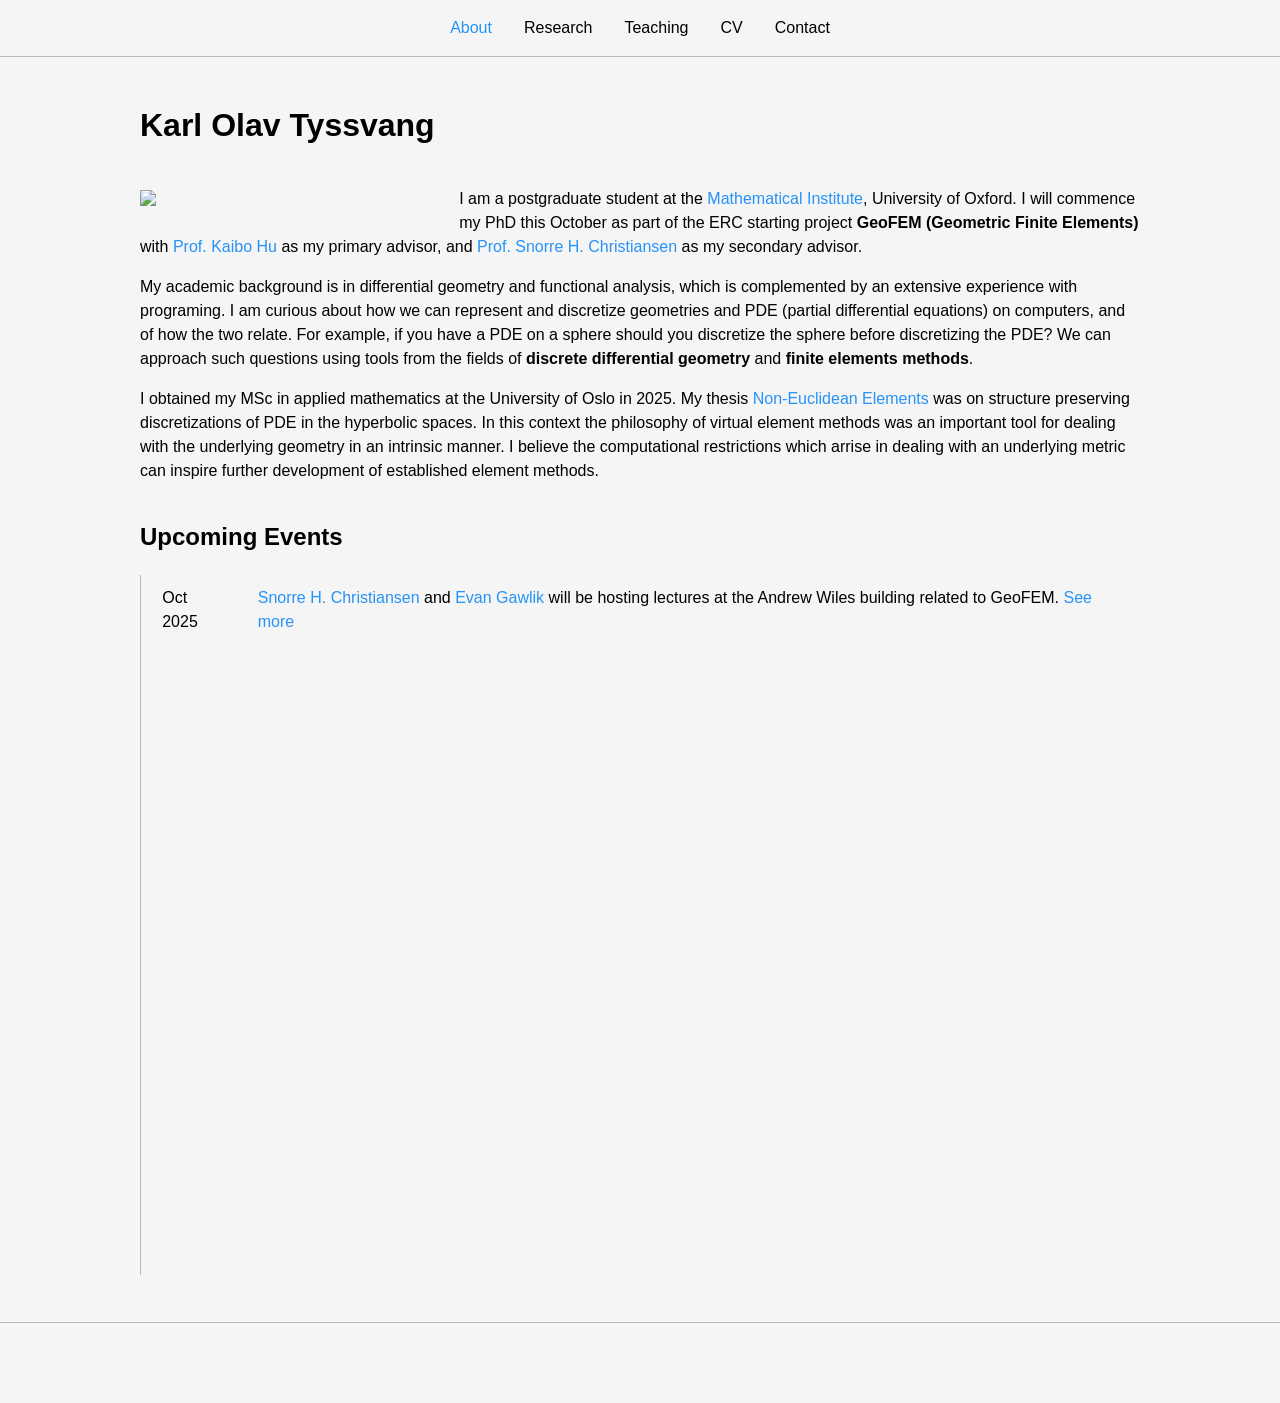
==== index.html @ e2467f40 "." ====
<!DOCTYPE html>
<html lang="en">
<head>
    <meta charset="UTF-8">
    <meta http-equiv="X-UA-Compatible" content="IE=edge">
    <meta name="viewport" content="width=device-width, initial-scale=1.0">
    <base target="_blank" rel="noopener noreferrer">
    <link rel="stylesheet" href="style/common.css">
    <title>Karl Olav Tyssvang</title>
</head>
<body>

    <header>
        <a href="./index.html" target="_self" style="color: var(--text-link)">About</a>
        <a href="./research.html" target="_self">Research</a>
        <a href="./teaching.html" target="_self">Teaching</a>
        <a href="./cv.pdf" target="_self">CV</a>
        <a href="./contact.html" target="_self">Contact</a>
    </header>

    <div class="content">
        <h1>Karl Olav Tyssvang</h1>
    <div class="about">
    <img class="img-left" style="width: 30%;" src="images/portrait.jpg">
<p>
    I am a postgraduate student at the <a href="https://www.maths.ox.ac.uk/">Mathematical Institute</a>, University of Oxford. 
    I will commence my PhD this October as part of the ERC starting project <b>GeoFEM (Geometric Finite Elements)</b> 
    with <a href="https://kaibohu.github.io">Prof. Kaibo Hu</a> as my primary advisor, and 
    <a href="https://www.mn.uio.no/math/personer/vit/snorrec/">Prof. Snorre H. Christiansen</a> as my secondary advisor.
</p>
<p>
    My academic background is in differential geometry and functional analysis, which is
    complemented by an extensive experience with programing. I am curious about how
    we can represent and discretize geometries and PDE (partial differential equations) on
    computers, and of how the two relate. For example, if you have a PDE on a sphere should
    you discretize the sphere before discretizing the PDE? We can approach such questions
    using tools from the fields of <b>discrete differential geometry</b> and <b>finite elements methods</b>.
</p>
<p>
    I obtained my MSc in applied mathematics at the University of Oslo in 2025. My thesis <a href="https://www-duo-uio-no.ezproxy.uio.no/handle/10852/120887">Non-Euclidean Elements</a> was on structure preserving
    discretizations of PDE in the hyperbolic spaces. In this context the philosophy of virtual element methods was an
    important tool for dealing with the underlying geometry in an intrinsic manner. I believe  the computational restrictions 
    which arrise in dealing with an underlying metric can inspire further development of established element methods.
</p>
    </div>

    <h2>Upcoming Events</h2>
    <div style="overflow-y: scroll;">
    <table class="events">
        <td style="min-width: 20%;">Oct 2025</td>
        <td><a href="https://www.mn.uio.no/math/personer/vit/snorrec/">Snorre H. Christiansen</a> and <a href="https://webpages.scu.edu/ftp/egawlik/">Evan Gawlik</a>
        will be hosting lectures at the Andrew Wiles building related to GeoFEM. <a href="https://kaibohu.github.io/geofem/">See more</a></td>
    </table>

    </div>
    </div>

    <footer>
        <p style="margin: 0;"></p>
    </footer>

</body>
</html>
---- style/common.css ----
:root{
    --text-white: white;
    --text-black: black;

    --text-link: rgb(39, 146, 247);

    --background-color: rgba(245, 245, 245, 0.97);
    --foreground-color: whitesmoke;

    --divider-color: rgb(185, 185, 185);
}

body{
    position: absolute;
    margin: 0;
    overflow-x: hidden;
    width: 100vw;
    min-height: 100vh;
    color: var(--text-black);
    background-color: var(--foreground-color);

    font-family:'Trebuchet MS', 'Lucida Sans Unicode', 'Lucida Grande', 'Lucida Sans', Arial, sans-serif;
    font-size: 1rem;
    line-height: 1.5;
}

a {
    color: var(--text-link);
    text-decoration: none;
}

a:hover {
    text-decoration: underline;
}

header {
    position: fixed;
    width: 100%;
    display: flex;
    justify-content: center;
    border-bottom: 1px solid var(--divider-color);
    background-color: var(--background-color);
    z-index: 10;
}

footer {
    position: inherit;
    bottom: 0;
    height: 5em;
    line-height: 5em;
    width: 100%;
    text-align: center;
    border-top: 1px solid var(--divider-color);
}

header > a {
    padding: 1rem;
    color: var(--text-black);
}

header > a:hover {
    text-decoration: none;
    color: var(--text-link);
}

.content {
    padding-top: 5rem;
    padding-bottom: 8rem;
    max-width: 1000px;
    margin: auto;
}

.about {
    display: inline-block;
}

.img-left {
    float: left;
    min-width: 200px;
    max-width: 100vw;
    padding: 1.2em;
    padding-left: 0;
}

.img-right {
    float: right;
    min-width: 200px;
    max-width: 100vw;
    padding: 1.2em;
    padding-right: 0;
}

.events {
    height: 700px;
    width: 100%;
    border-left: 1px solid var(--divider-color);
    display: block;
}

td {
    vertical-align: top;
    text-align: left;
    padding: .6rem;
    padding-left: 1.2rem;
}
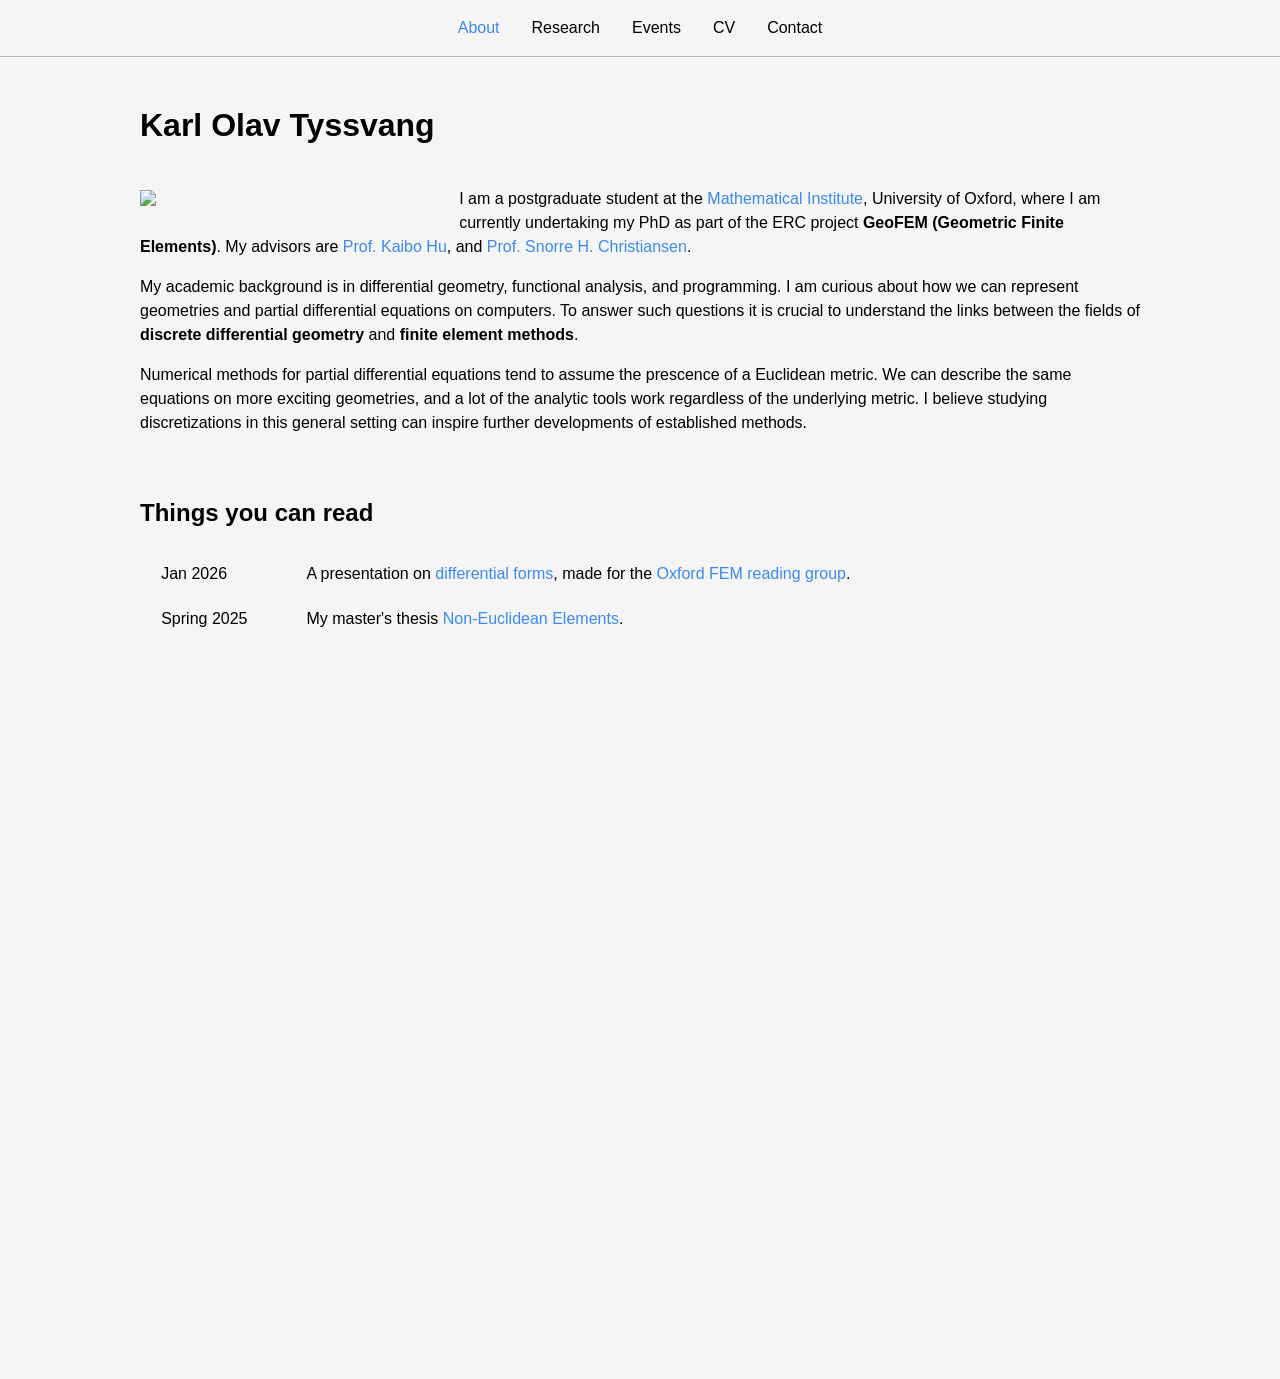
==== commit 204698b4: "Merge branch 'master' of https://github.com/MolavyMakemake/karltyssvang.github.io" ====
--- a/index.html
+++ b/index.html
@@ -13,7 +13,7 @@
     <header>
         <a href="./index.html" target="_self" style="color: var(--text-link)">About</a>
         <a href="./research.html" target="_self">Research</a>
-        <a href="./teaching.html" target="_self">Teaching</a>
+        <a href="./events.html" target="_self">Events</a>
         <a href="./cv.pdf" target="_self">CV</a>
         <a href="./contact.html" target="_self">Contact</a>
     </header>
@@ -23,41 +23,44 @@
     <div class="about">
     <img class="img-left" style="width: 30%;" src="images/portrait.jpg">
 <p>
-    I am a postgraduate student at the <a href="https://www.maths.ox.ac.uk/">Mathematical Institute</a>, University of Oxford. 
-    I will commence my PhD this October as part of the ERC starting project <b>GeoFEM (Geometric Finite Elements)</b> 
-    with <a href="https://kaibohu.github.io">Prof. Kaibo Hu</a> as my primary advisor, and 
-    <a href="https://www.mn.uio.no/math/personer/vit/snorrec/">Prof. Snorre H. Christiansen</a> as my secondary advisor.
+    I am a postgraduate student at the <a href="https://www.maths.ox.ac.uk/">Mathematical Institute</a>, University of Oxford, where 
+    I am currently undertaking my PhD as part of the ERC project <b>GeoFEM (Geometric Finite Elements)</b>. 
+    My advisors are <a href="https://kaibohu.github.io">Prof. Kaibo Hu</a>, and 
+    <a href="https://www.mn.uio.no/math/personer/vit/snorrec/">Prof. Snorre H. Christiansen</a>.
 </p>
 <p>
-    My academic background is in differential geometry and functional analysis, which is
-    complemented by an extensive experience with programing. I am curious about how
-    we can represent and discretize geometries and PDE (partial differential equations) on
-    computers, and of how the two relate. For example, if you have a PDE on a sphere should
-    you discretize the sphere before discretizing the PDE? We can approach such questions
-    using tools from the fields of <b>discrete differential geometry</b> and <b>finite elements methods</b>.
+    My academic background is in differential geometry, functional analysis, and programming. I am curious about how
+    we can represent geometries and partial differential equations on computers. 
+    To answer such questions it is crucial to understand the links between
+    the fields of <b>discrete differential geometry</b> and <b>finite element methods</b>.
 </p>
 <p>
-    I obtained my MSc in applied mathematics at the University of Oslo in 2025. My thesis <a href="https://www-duo-uio-no.ezproxy.uio.no/handle/10852/120887">Non-Euclidean Elements</a> was on structure preserving
-    discretizations of PDE in the hyperbolic spaces. In this context the philosophy of virtual element methods was an
-    important tool for dealing with the underlying geometry in an intrinsic manner. I believe  the computational restrictions 
-    which arrise in dealing with an underlying metric can inspire further development of established element methods.
+    Numerical methods for partial differential equations tend to assume the prescence of a Euclidean metric. 
+    We can describe the same equations on more exciting geometries, and a lot of the analytic tools
+    work regardless of the underlying metric. I believe studying discretizations in this general
+    setting can inspire further developments of established methods.
 </p>
-    </div>
+    
+    <br>
 
-    <h2>Upcoming Events</h2>
-    <div style="overflow-y: scroll;">
+    <h2>Things you can read</h2>
     <table class="events">
-        <td style="min-width: 20%;">Oct 2025</td>
-        <td><a href="https://www.mn.uio.no/math/personer/vit/snorrec/">Snorre H. Christiansen</a> and <a href="https://webpages.scu.edu/ftp/egawlik/">Evan Gawlik</a>
-        will be hosting lectures at the Andrew Wiles building related to GeoFEM. <a href="https://kaibohu.github.io/geofem/">See more</a></td>
+        <tr>
+            <td style="width: 20%;">Jan 2026</td>
+            <td>
+                A presentation on <a href="./differential-forms.pdf">differential forms</a>, made for the <a href="https://borisandrews.github.io/reading-group/">Oxford FEM reading group</a>.
+            </td>
+        </tr>
+
+        <tr>
+            <td style="width: 20%;">Spring 2025</td>
+            <td>
+                My master's thesis <a href="./non-euclidean-elements.pdf">Non-Euclidean Elements</a>.
+            </td>
+        </tr>
     </table>
 
-    </div>
-    </div>
-
-    <footer>
-        <p style="margin: 0;"></p>
-    </footer>
+</div>
 
 </body>
 </html>
--- a/style/common.css
+++ b/style/common.css
@@ -2,7 +2,7 @@
     --text-white: white;
     --text-black: black;
 
-    --text-link: rgb(39, 146, 247);
+    --text-link: rgb(60, 138, 240);
 
     --background-color: rgba(245, 245, 245, 0.97);
     --foreground-color: whitesmoke;
@@ -93,7 +93,6 @@
 .events {
     height: 700px;
     width: 100%;
-    border-left: 1px solid var(--divider-color);
     display: block;
 }
 
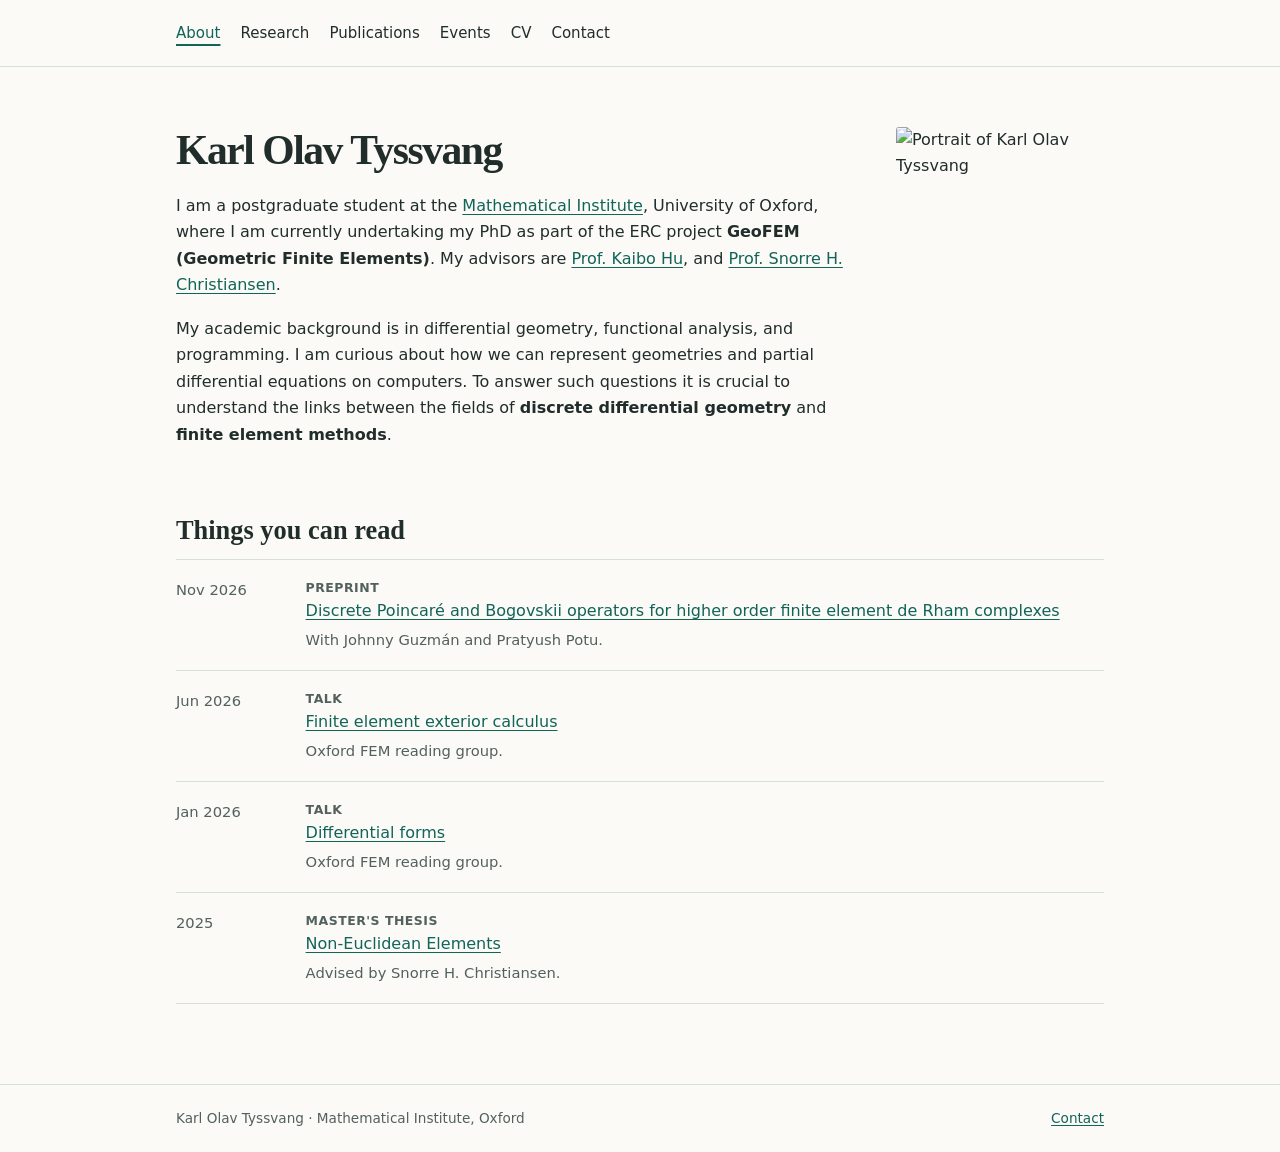
==== commit 7bd137ce: "." ====
--- a/index.html
+++ b/index.html
@@ -1,27 +1,31 @@
 <!DOCTYPE html>
 <html lang="en">
 <head>
-    <meta charset="UTF-8">
-    <meta http-equiv="X-UA-Compatible" content="IE=edge">
-    <meta name="viewport" content="width=device-width, initial-scale=1.0">
-    <base target="_blank" rel="noopener noreferrer">
-    <link rel="stylesheet" href="style/common.css">
+    <meta charset="utf-8">
+    <meta name="viewport" content="width=device-width, initial-scale=1">
+    <meta name="description" content="Karl Olav Tyssvang is a PhD student at the Mathematical Institute, University of Oxford, working on geometry and finite element methods.">
     <title>Karl Olav Tyssvang</title>
+    <link rel="stylesheet" href="./style/common.css">
 </head>
 <body>
-
-    <header>
-        <a href="./index.html" target="_self" style="color: var(--text-link)">About</a>
-        <a href="./research.html" target="_self">Research</a>
-        <a href="./events.html" target="_self">Events</a>
-        <a href="./cv.pdf" target="_self">CV</a>
-        <a href="./contact.html" target="_self">Contact</a>
+    <a class="skip-link" href="#main">Skip to content</a>
+    <header class="site-header">
+        <div class="container header-inner">
+            <nav class="site-nav" aria-label="Main navigation">
+                <a href="./index.html" aria-current="page">About</a>
+                <a href="./research.html">Research</a>
+                <a href="./publications.html">Publications</a>
+                <a href="./events.html">Events</a>
+                <a href="./cv.pdf">CV</a>
+                <a href="./contact.html">Contact</a>
+            </nav>
+        </div>
     </header>
 
-    <div class="content">
-        <h1>Karl Olav Tyssvang</h1>
-    <div class="about">
-    <img class="img-left" style="width: 30%;" src="images/portrait.jpg">
+    <main id="main" class="container content">
+        <section class="intro" aria-labelledby="home-title">
+            <div>
+                <h1 id="home-title">Karl Olav Tyssvang</h1>
 <p>
     I am a postgraduate student at the <a href="https://www.maths.ox.ac.uk/">Mathematical Institute</a>, University of Oxford, where 
     I am currently undertaking my PhD as part of the ERC project <b>GeoFEM (Geometric Finite Elements)</b>. 
@@ -34,33 +38,40 @@
     To answer such questions it is crucial to understand the links between
     the fields of <b>discrete differential geometry</b> and <b>finite element methods</b>.
 </p>
-<p>
-    Numerical methods for partial differential equations tend to assume the prescence of a Euclidean metric. 
-    We can describe the same equations on more exciting geometries, and a lot of the analytic tools
-    work regardless of the underlying metric. I believe studying discretizations in this general
-    setting can inspire further developments of established methods.
-</p>
-    
-    <br>
+            </div>
+            <figure class="portrait">
+                <img src="./images/portrait.jpg" alt="Portrait of Karl Olav Tyssvang" width="400" height="520">
+            </figure>
+        </section>
 
-    <h2>Things you can read</h2>
-    <table class="events">
-        <tr>
-            <td style="width: 20%;">Jan 2026</td>
-            <td>
-                A presentation on <a href="./differential-forms.pdf">differential forms</a>, made for the <a href="https://borisandrews.github.io/reading-group/">Oxford FEM reading group</a>.
-            </td>
-        </tr>
+        <section class="section" aria-labelledby="writing-title">
+            <h2 id="writing-title">Things you can read</h2>
+            <ol class="dated-list">
+                <li>
+                    <time datetime="2026-11">Nov 2026</time>
+                    <div><span class="entry-type">Preprint</span><a href="https://arxiv.org/abs/2611.05698">Discrete Poincaré and Bogovskii operators for higher order finite element de Rham complexes</a><span class="entry-detail">With Johnny Guzmán and Pratyush Potu.</span></div>
+                </li>
+                <li>
+                    <time datetime="2026-06">Jun 2026</time>
+                    <div><span class="entry-type">Talk</span><a href="./feec.pdf">Finite element exterior calculus</a><span class="entry-detail">Oxford FEM reading group.</span></div>
+                </li>
+                <li>
+                    <time datetime="2026-01">Jan 2026</time>
+                    <div><span class="entry-type">Talk</span><a href="./differential-forms.pdf">Differential forms</a><span class="entry-detail">Oxford FEM reading group.</span></div>
+                </li>
+                <li>
+                    <time datetime="2025">2025</time>
+                    <div><span class="entry-type">Master's thesis</span><a href="https://hdl.handle.net/10852/120887">Non-Euclidean Elements</a><span class="entry-detail">Advised by Snorre H. Christiansen.</span></div>
+                </li>
+            </ol>
+        </section>
+    </main>
 
-        <tr>
-            <td style="width: 20%;">Spring 2025</td>
-            <td>
-                My master's thesis <a href="./non-euclidean-elements.pdf">Non-Euclidean Elements</a>.
-            </td>
-        </tr>
-    </table>
-
-</div>
-
+    <footer class="site-footer">
+        <div class="container footer-inner">
+            <span>Karl Olav Tyssvang · Mathematical Institute, Oxford</span>
+            <a href="./contact.html">Contact</a>
+        </div>
+    </footer>
 </body>
-</html>+</html>
--- a/style/common.css
+++ b/style/common.css
@@ -1,104 +1,132 @@
-:root{
-    --text-white: white;
-    --text-black: black;
-
-    --text-link: rgb(60, 138, 240);
-
-    --background-color: rgba(245, 245, 245, 0.97);
-    --foreground-color: whitesmoke;
-
-    --divider-color: rgb(185, 185, 185);
+/* A small, responsive academic site. No JavaScript or external fonts required. */
+:root {
+    --paper: #fbfaf7;
+    --ink: #202d2b;
+    --muted: #52615d;
+    --accent: #116458;
+    --rule: #d5ded9;
 }
 
-body{
+* , *::before, *::after { box-sizing: border-box; }
+html { font-size: 100%; }
+body {
+    display: flex;
+    flex-direction: column;
+    min-height: 100vh;
+    margin: 0;
+    background: var(--paper);
+    color: var(--ink);
+    font: 1rem/1.65 system-ui, -apple-system, BlinkMacSystemFont, "Segoe UI", sans-serif;
+    -webkit-text-size-adjust: 100%;
+    overflow-wrap: break-word;
+}
+.container { width: min(100% - 2.5rem, 58rem); margin-inline: auto; }
+a {
+    color: var(--accent);
+    text-decoration-thickness: .075em;
+    text-underline-offset: .18em;
+}
+a:hover { text-decoration-thickness: .14em; }
+a:focus-visible {
+    outline: 3px solid var(--accent);
+    outline-offset: 4px;
+    border-radius: 2px;
+}
+img { display: block; max-width: 100%; height: auto; }
+
+.skip-link {
     position: absolute;
-    margin: 0;
-    overflow-x: hidden;
-    width: 100vw;
-    min-height: 100vh;
-    color: var(--text-black);
-    background-color: var(--foreground-color);
+    top: .5rem;
+    left: .5rem;
+    z-index: 20;
+    padding: .55rem .8rem;
+    transform: translateY(-160%);
+    background: var(--paper);
+}
+.skip-link:focus { transform: translateY(0); }
 
-    font-family:'Trebuchet MS', 'Lucida Sans Unicode', 'Lucida Grande', 'Lucida Sans', Arial, sans-serif;
-    font-size: 1rem;
-    line-height: 1.5;
+.site-header { border-bottom: 1px solid var(--rule); }
+.header-inner {
+    display: flex;
+    align-items: center;
+    justify-content: space-between;
+    flex-wrap: wrap;
+    gap: .45rem 1.75rem;
+    padding-block: 1.1rem;
+}
+.site-name {
+    font-family: Georgia, "Times New Roman", serif;
+    font-size: 1.12rem;
+    font-weight: 700;
+    color: var(--ink);
+    text-decoration: none;
+    white-space: nowrap;
+}
+.site-nav { display: flex; flex-wrap: wrap; gap: .25rem 1.25rem; }
+.site-nav a {
+    padding-block: .2rem;
+    color: var(--ink);
+    font-size: .94rem;
+    text-decoration: none;
+}
+.site-nav a:hover, .site-nav a[aria-current="page"] { color: var(--accent); }
+.site-nav a[aria-current="page"] {
+    text-decoration: underline;
+    text-decoration-thickness: 2px;
+    text-underline-offset: .42em;
 }
 
-a {
-    color: var(--text-link);
-    text-decoration: none;
+.content { flex: 1; padding-block: 3.4rem 5rem; }
+h1, h2 { font-family: Georgia, "Times New Roman", serif; font-weight: 600; }
+h1 { font-size: clamp(2.0rem, 4vw, 2.6rem); letter-spacing: -.035em; line-height: 1.15; margin: .3rem 0 1.15rem; }
+h2 { font-size: clamp(1.35rem, 3vw, 1.65rem); line-height: 1.3; margin: 0 0 .7rem; }
+p { max-width: 72ch; margin: 0 0 1.1rem; }
+.eyebrow {
+    margin-bottom: .6rem;
+    color: var(--accent);
+    font-size: .77rem;
+    font-weight: 700;
+    letter-spacing: .12em;
+    line-height: 1.5;
+    text-transform: uppercase;
 }
+.lede { font-size: 1.2rem; line-height: 1.5; color: var(--muted); }
+.intro { display: grid; grid-template-columns: minmax(0, 1fr) 13rem; align-items: start; gap: 3rem; }
+.portrait { margin: .3rem 0 0; }
+.portrait img { width: 100%; aspect-ratio: 4 / 5; object-fit: cover; border-radius: 3px; }
+.quick-links { display: flex; flex-wrap: wrap; gap: .25rem 1.5rem; margin-top: 1.6rem; font-size: .94rem; }
+.section { margin-top: 3rem; }
+.section + .section { margin-top: 3.5rem; }
+.page-heading { margin-bottom: 2.8rem; }
+.page-heading + .section { margin-top: 0; }
 
-a:hover {
-    text-decoration: underline;
+.dated-list, .publication-list { padding: 0; margin: 0; list-style: none; }
+.dated-list > li {
+    display: grid;
+    grid-template-columns: 7rem minmax(0, 1fr);
+    gap: .3rem 1.1rem;
+    border-top: 1px solid var(--rule);
+    padding: 1.1rem 0;
 }
+.dated-list > li:last-child, .publication-list > li:last-child { border-bottom: 1px solid var(--rule); }
+.dated-list time { color: var(--muted); font-size: .92rem; font-variant-numeric: tabular-nums; }
+.entry-type { display: block; color: var(--muted); font-size: .78rem; font-weight: 650; letter-spacing: .04em; text-transform: uppercase; }
+.entry-detail { display: block; color: var(--muted); font-size: .92rem; margin-top: .22rem; }
+.publication-list > li { border-top: 1px solid var(--rule); padding: 1.1rem 0; }
+address { font-style: normal; }
 
-header {
-    position: fixed;
-    width: 100%;
-    display: flex;
-    justify-content: center;
-    border-bottom: 1px solid var(--divider-color);
-    background-color: var(--background-color);
-    z-index: 10;
+.site-footer { border-top: 1px solid var(--rule); color: var(--muted); font-size: .85rem; }
+.footer-inner { display: flex; justify-content: space-between; flex-wrap: wrap; gap: .5rem 1.5rem; padding-block: 1.4rem; }
+
+/* Phone and small-tablet layout: no scrolling sideways or hidden navigation. */
+@media (max-width: 720px) {
+    .content { padding-block: 2.4rem 3.8rem; }
+    .intro { grid-template-columns: minmax(0, 1fr); gap: 1rem; }
+    .portrait { width: min(11rem, 52vw); margin-top: .4rem; }
+    .section { margin-top: 2.5rem; }
 }
-
-footer {
-    position: inherit;
-    bottom: 0;
-    height: 5em;
-    line-height: 5em;
-    width: 100%;
-    text-align: center;
-    border-top: 1px solid var(--divider-color);
+@media (max-width: 480px) {
+    .container { width: min(100% - 2rem, 58rem); }
+    .site-nav { gap: .2rem 1rem; }
+    .dated-list > li { grid-template-columns: minmax(0, 1fr); gap: .2rem; }
 }
-
-header > a {
-    padding: 1rem;
-    color: var(--text-black);
-}
-
-header > a:hover {
-    text-decoration: none;
-    color: var(--text-link);
-}
-
-.content {
-    padding-top: 5rem;
-    padding-bottom: 8rem;
-    max-width: 1000px;
-    margin: auto;
-}
-
-.about {
-    display: inline-block;
-}
-
-.img-left {
-    float: left;
-    min-width: 200px;
-    max-width: 100vw;
-    padding: 1.2em;
-    padding-left: 0;
-}
-
-.img-right {
-    float: right;
-    min-width: 200px;
-    max-width: 100vw;
-    padding: 1.2em;
-    padding-right: 0;
-}
-
-.events {
-    height: 700px;
-    width: 100%;
-    display: block;
-}
-
-td {
-    vertical-align: top;
-    text-align: left;
-    padding: .6rem;
-    padding-left: 1.2rem;
-}
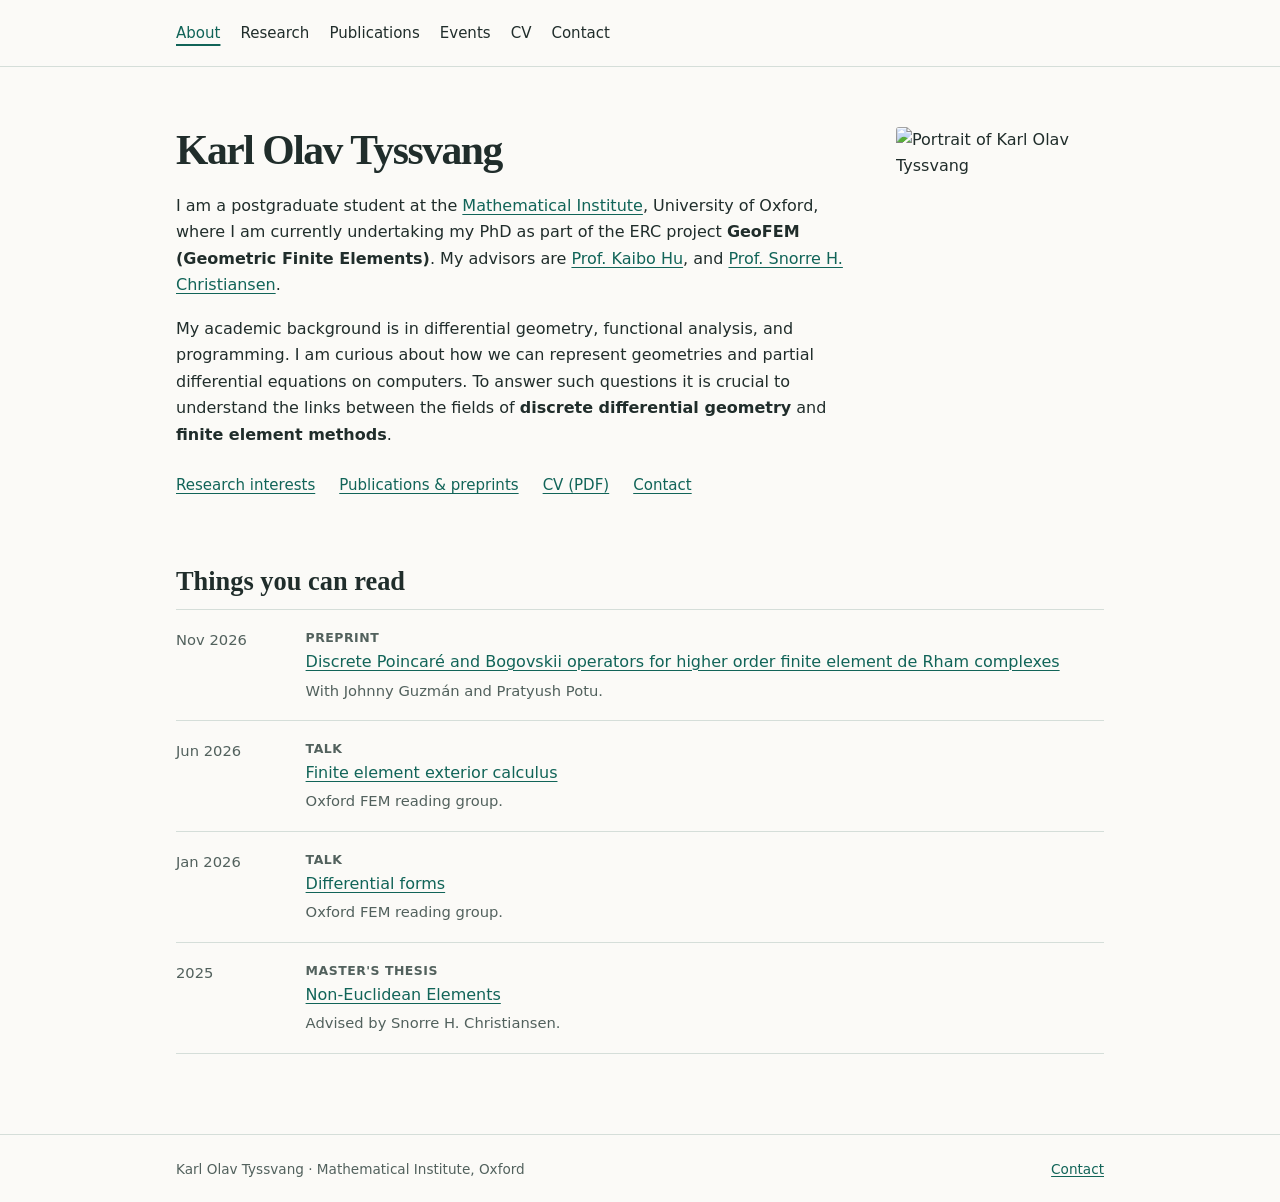
==== commit ad37a81c: "." ====
--- a/index.html
+++ b/index.html
@@ -38,6 +38,7 @@
     To answer such questions it is crucial to understand the links between
     the fields of <b>discrete differential geometry</b> and <b>finite element methods</b>.
 </p>
+            <p class="quick-links"><a href="./research.html">Research interests</a><a href="publications.html">Publications &amp; preprints</a><a href="./cv.pdf">CV (PDF)</a><a href="./contact.html">Contact</a></p>
             </div>
             <figure class="portrait">
                 <img src="./images/portrait.jpg" alt="Portrait of Karl Olav Tyssvang" width="400" height="520">
